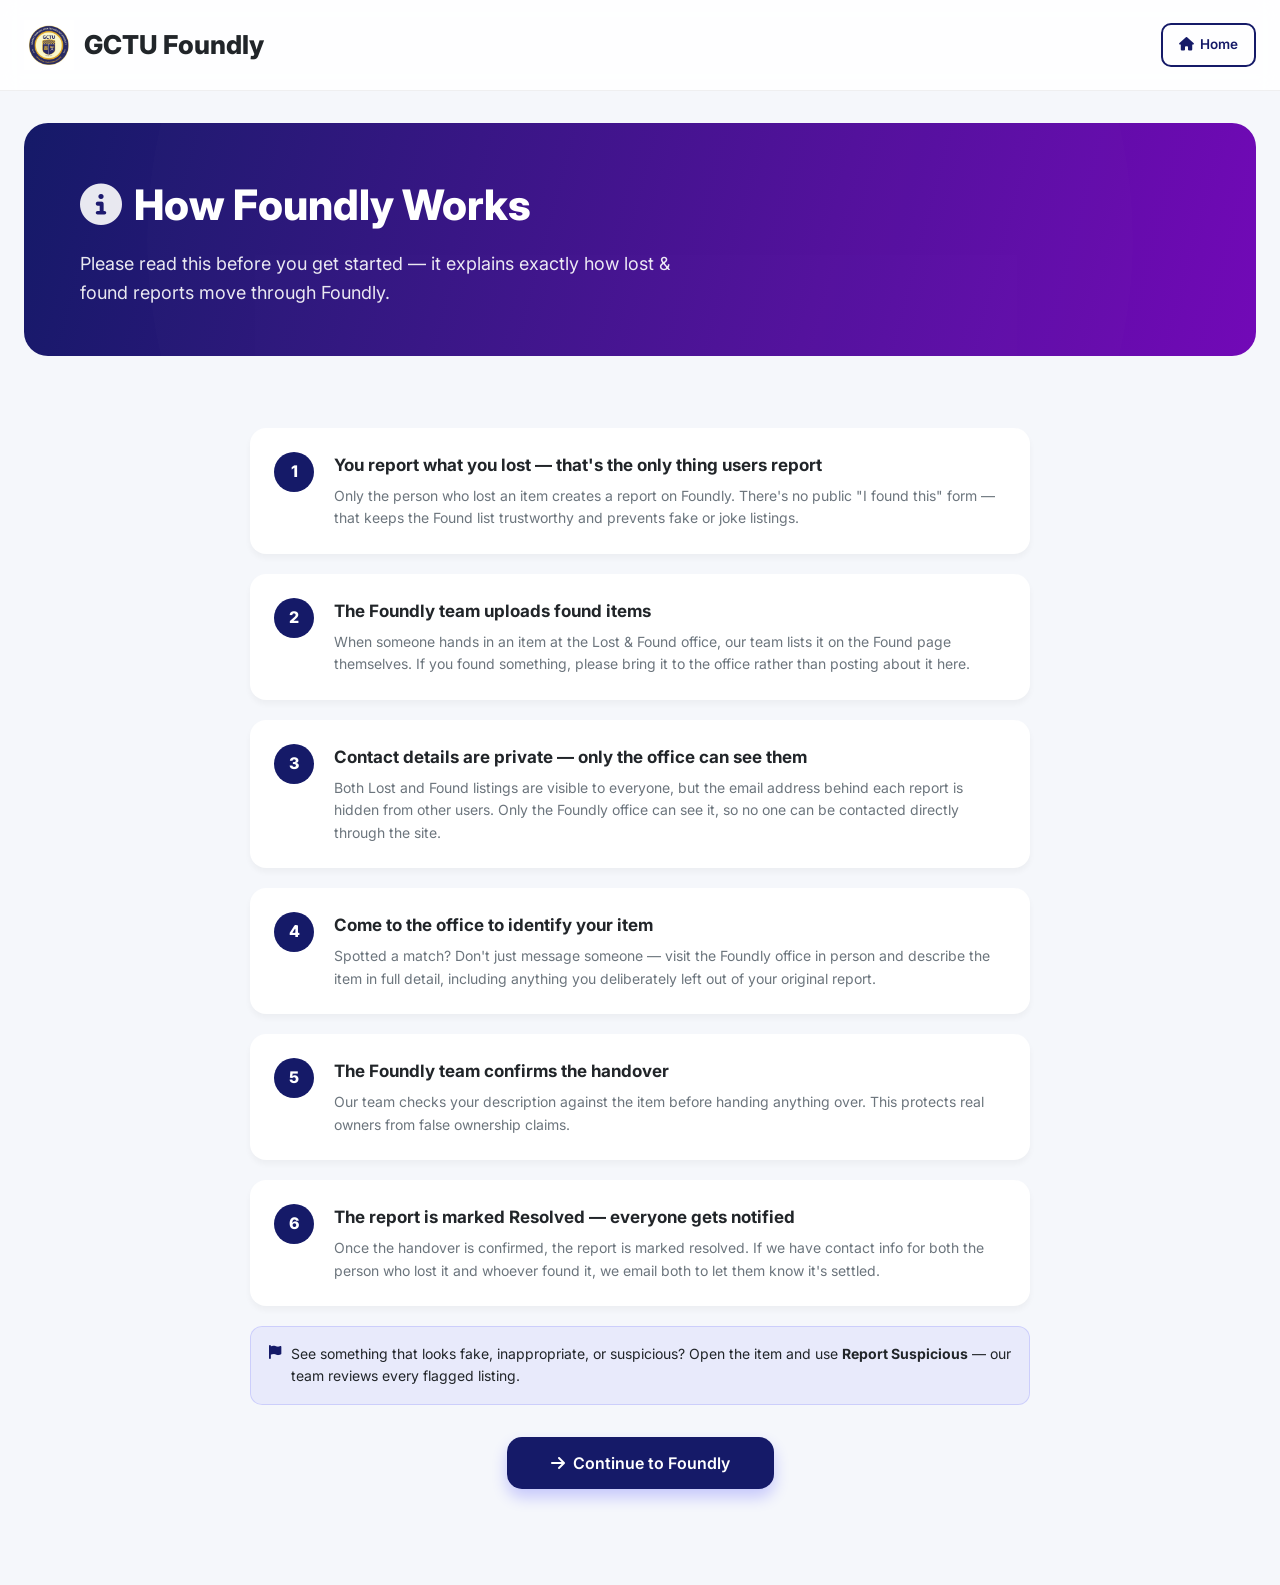
==== public/how-it-works.html @ 5c745d42 "initialization" ====
<!DOCTYPE html>
<html lang="en">
<head>
  <meta charset="UTF-8">
  <meta name="viewport" content="width=device-width, initial-scale=1.0">
  <title>Foundly · How it Works</title>
  <link rel="icon" type="image/png" href="foundly-logo-2(preview).png">
  <link rel="stylesheet" href="https://cdnjs.cloudflare.com/ajax/libs/font-awesome/6.4.0/css/all.min.css">
  <link href="https://fonts.googleapis.com/css2?family=Inter:wght@400;500;600;700;800&display=swap" rel="stylesheet">
  <link rel="stylesheet" href="foundly.css">
  <style>
    .page-hero.hiw-hero { background: linear-gradient(105deg, var(--primary) 0%, #7209b7 100%); }
  </style>
</head>
<body data-page="how-it-works">
<header class="site-header">
<div class="container">
  <nav class="navbar">
    <a href="index.html" class="logo">
      <img id="foundly-logo-top" src="GCTU-Logo-640x640.webp" alt="Foundly illustration" onerror="this.style.display='none'">
      <span>GCTU Foundly</span>
    </a>
    <div class="nav-buttons">
      <a href="index.html" class="btn btn-outline"><i class="fas fa-home"></i> Home</a>
    </div>
  </nav>
  </div>
</header>
<div class="container">

  <section class="page-hero hiw-hero">
    <div class="page-hero-content">
      <h1><i class="fas fa-circle-info" style="margin-right:12px;opacity:0.9"></i>How Foundly Works</h1>
      <p>Please read this before you get started — it explains exactly how lost &amp; found reports move through Foundly.</p>
    </div>
  </section>

  <div class="hiw-shell">
    <div class="step-numbered">
      <div class="step-num">1</div>
      <div>
        <h3>You report what you lost — that's the only thing users report</h3>
        <p>Only the person who lost an item creates a report on Foundly. There's no public "I found this" form — that keeps the Found list trustworthy and prevents fake or joke listings.</p>
      </div>
    </div>
    <div class="step-numbered">
      <div class="step-num">2</div>
      <div>
        <h3>The Foundly team uploads found items</h3>
        <p>When someone hands in an item at the Lost &amp; Found office, our team lists it on the Found page themselves. If you found something, please bring it to the office rather than posting about it here.</p>
      </div>
    </div>
    <div class="step-numbered">
      <div class="step-num">3</div>
      <div>
        <h3>Contact details are private — only the office can see them</h3>
        <p>Both Lost and Found listings are visible to everyone, but the email address behind each report is hidden from other users. Only the Foundly office can see it, so no one can be contacted directly through the site.</p>
      </div>
    </div>
    <div class="step-numbered">
      <div class="step-num">4</div>
      <div>
        <h3>Come to the office to identify your item</h3>
        <p>Spotted a match? Don't just message someone — visit the Foundly office in person and describe the item in full detail, including anything you deliberately left out of your original report.</p>
      </div>
    </div>
    <div class="step-numbered">
      <div class="step-num">5</div>
      <div>
        <h3>The Foundly team confirms the handover</h3>
        <p>Our team checks your description against the item before handing anything over. This protects real owners from false ownership claims.</p>
      </div>
    </div>
    <div class="step-numbered">
      <div class="step-num">6</div>
      <div>
        <h3>The report is marked Resolved — everyone gets notified</h3>
        <p>Once the handover is confirmed, the report is marked resolved. If we have contact info for both the person who lost it and whoever found it, we email both to let them know it's settled.</p>
      </div>
    </div>

    <div class="notice-banner info">
      <i class="fas fa-flag"></i>
      <span>See something that looks fake, inappropriate, or suspicious? Open the item and use <strong>Report Suspicious</strong> — our team reviews every flagged listing.</span>
    </div>

    <div class="cta-center" style="margin-top:32px">
      <button class="btn btn-primary" id="continueBtn" style="padding:16px 44px;font-size:16px">
        <i class="fas fa-arrow-right"></i> Continue to Foundly
      </button>
    </div>
  </div>
</div>
<script type="module" src="js/how-it-works.js"></script>
</body>
</html>
---- public/foundly.css ----
/* ============================================================
   FOUNDLY — Shared Stylesheet
   ============================================================ */

* {
  margin: 0;
  padding: 0;
  box-sizing: border-box;
  font-family: 'Inter', sans-serif;
}

html {
  scroll-behavior: smooth;
}

:root {
  --primary: #151a68;
  --primary-light: #3d42ff;
  --primary-dark: #0005c7;
  --secondary: #f72585;
  --success: #4cc9f0;
  --warning: #f8961e;
  --danger: #f94144;
  --light: #f8f9fa;
  --gray: #adb5bd;
  --dark: #212529;
  --white: #ffffff;
  --shadow-sm: 0 4px 6px rgba(0,0,0,0.04);
  --shadow-md: 0 10px 25px rgba(0,0,0,0.06);
  --shadow-lg: 0 20px 40px rgba(0,0,0,0.08);
  --radius-sm: 12px;
  --radius-md: 16px;
  --radius-lg: 24px;
  --transition: all 0.2s ease;
}

body {
  background-color: #f5f7fb;
  color: var(--dark);
  line-height: 1.6;
}

/* ---------- LAYOUT ---------- */
.container {
  max-width: 1280px;
  margin: 0 auto;
  padding: 0 24px;
}

/* ---------- NAVIGATION ---------- */
.navbar {
  display: flex;
  justify-content: space-between;
  align-items: center;
  padding: 20px 0;
  margin-bottom: 20px;
}

.logo {
  display: flex;
  align-items: center;
  gap: 10px;
  font-size: 26px;
  font-weight: 800;
  color: var(--dark);
  text-decoration: none;
}

.logo i {
  color: var(--primary);
  font-size: 32px;
}

#foundly-logo-top {
  width: 50px;
  height: 50px;
  object-fit: contain;
}

.nav-links {
  display: flex;
  gap: 32px;
  font-weight: 600;
}

.nav-links a {
  text-decoration: none;
  color: var(--dark);
  font-size: 16px;
  transition: var(--transition);
  margin: 0 10px;
}

.nav-links a:hover { color: var(--primary); }

.nav-links a.active {
  color: var(--primary);
  position: relative;
}

.nav-links a.active::after {
  content: '';
  position: absolute;
  bottom: -8px;
  left: 0;
  width: 100%;
  height: 3px;
  background: var(--primary);
  border-radius: 3px;
}

.nav-buttons {
  display: flex;
  gap: 12px;
}

/* ---------- BUTTONS ---------- */
.btn {
  padding: 12px 24px;
  border-radius: 15px;
  border: 1px solid #e9ecef;
  font-weight: 600;
  font-size: 15px;
  cursor: pointer;
  transition: var(--transition);
  display: inline-flex;
  align-items: center;
  gap: 8px;
  background: white;
  color: var(--dark);
  text-decoration: none;
}

.btn-primary {
  background: var(--primary);
  color: white;
  border: none;
  box-shadow: 0 8px 16px rgba(0,7,255,0.2);
}

.btn-primary:hover {
  background: var(--primary-dark);
  transform: translateY(-2px);
  box-shadow: 0 12px 20px rgba(0,7,255,0.3);
}

.btn-outline {
  background: transparent;
  border: 2px solid var(--primary);
  color: var(--primary);
}

.btn-outline:hover {
  background: var(--primary);
  color: white;
}

.btn-danger {
  background: var(--danger);
  color: white;
  border: none;
  box-shadow: 0 8px 16px rgba(249,65,68,0.2);
}

.btn-danger:hover {
  background: #d93235;
  transform: translateY(-2px);
}

.btn-success {
  background: #06b6d4;
  color: white;
  border: none;
  box-shadow: 0 8px 16px rgba(76,201,240,0.2);
}

.btn-success:hover {
  background: #0891b2;
  transform: translateY(-2px);
}

#view-all-btn{
  color: var(--primary);
  box-shadow: 0 8px 16px rgba(0,7,255,0.2);
}

#view-all-btn:hover{
  transform: translateY(-2px);
  box-shadow: 0 12px 20px rgba(0,7,255,0.3);
}

/* ---------- HERO SECTION ---------- */
.hero {
  display: flex;
  justify-content: space-between;
  align-items: center;
  background: linear-gradient(105deg, var(--primary) 0%, #0f083a 100%);
  border-radius: var(--radius-lg);
  padding: 48px 56px;
  margin: 32px 0 48px;
  color: white;
  position: relative;
  overflow: hidden;
}

.hero::before {
  content: '';
  position: absolute;
  top: 0; left: 0;
  width: 100%; height: 100%;
  background: url('data:image/svg+xml,<svg xmlns="http://www.w3.org/2000/svg" viewBox="0 0 200 200"><path fill="rgba(255,255,255,0.05)" d="M69.5 134.6c-10.2-9-16.5-22-16.5-36.2 0-27.6 22.4-50 50-50 27.1 0 49.2 21.6 50 48.6-9.8-4.6-20.6-7.1-32-7.1-33.5 0-61.5 21.9-71.5 52.2-1.5-5.3-2.5-10.9-2.5-16.6 0-4.5.5-8.9 1.5-13.1 3.2-13.7 11-25.4 21.5-33.8z"/></svg>') center/cover no-repeat;
  opacity: 0.1;
}

.hero-content {
  max-width: 60%;
  position: relative;
  z-index: 2;
}

.hero h1 {
  font-size: 48px;
  font-weight: 800;
  line-height: 1.2;
  margin-bottom: 20px;
}

.hero p {
  font-size: 18px;
  opacity: 0.95;
  margin-bottom: 32px;
  max-width: 90%;
}

.hero-buttons {
  display: flex;
  gap: 16px;
}

.hero-buttons .btn {
  background: white;
  color: var(--primary);
  border: none;
  padding: 14px 32px;
  font-size: 16px;
  box-shadow: 0 10px 24px rgba(0,0,0,0.25);
}

.hero-buttons .btn:hover {
  transform: translateY(-3px);
  box-shadow: 0 14px 30px rgba(0,0,0,0.32);
}

.hero-buttons .btn-outline-white {
  background: rgba(255,255,255,0.08);
  color: white;
  border: 2px solid white;
  box-shadow: 0 10px 24px rgba(0,0,0,0.2);
}

.hero-buttons .btn-outline-white:hover {
  background: white;
  color: var(--primary);
  transform: translateY(-3px);
  box-shadow: 0 14px 30px rgba(0,0,0,0.28);
}

.hero-stats {
  display: flex;
  gap: 40px;
  margin-top: 40px;
}

.stat-item {
  display: flex;
  flex-direction: column;
}

.stat-number {
  font-size: 32px;
  font-weight: 800;
  line-height: 1;
}

.stat-label {
  font-size: 14px;
  opacity: 0.8;
  text-transform: uppercase;
  letter-spacing: 1px;
}

.hero-image {
  position: relative;
  z-index: 2;
  width: 35%;
}

.hero-image img {
  width: 100%;
  filter: drop-shadow(0 20px 30px rgba(0,0,0,0.15));
}

/* ---------- PAGE HERO (sub-pages) ---------- */
.page-hero {
  border-radius: var(--radius-lg);
  padding: 48px 56px;
  margin: 32px 0 48px;
  color: white;
  position: relative;
  overflow: hidden;
}

.page-hero.lost-hero {
  background: linear-gradient(105deg, #f94144 0%, #f3722c 100%);
}

.page-hero.found-hero {
  background: linear-gradient(105deg, #06b6d4 0%, #0007ff 100%);
}

.page-hero.about-hero {
  background: linear-gradient(105deg, var(--primary) 0%, #7209b7 100%);
}

.page-hero::before {
  content: '';
  position: absolute;
  top: 0; left: 0;
  width: 100%; height: 100%;
  background: url('data:image/svg+xml,<svg xmlns="http://www.w3.org/2000/svg" viewBox="0 0 200 200"><circle fill="rgba(255,255,255,0.05)" cx="100" cy="100" r="80"/></svg>') center/cover;
  opacity: 0.3;
}

.page-hero-content {
  position: relative;
  z-index: 2;
}

.page-hero h1 {
  font-size: 42px;
  font-weight: 800;
  margin-bottom: 12px;
}

.page-hero p {
  font-size: 18px;
  opacity: 0.9;
  max-width: 600px;
}

/* ---------- SEARCH & FILTER BAR ---------- */
.search-section {
  background: white;
  border-radius: 100px;
  padding: 8px;
  margin-bottom: 24px;
  box-shadow: var(--shadow-md);
  display: flex;
  align-items: center;
}

.search-input {
  flex: 1;
  display: flex;
  align-items: center;
  padding: 0 20px;
  color: var(--gray);
}

.search-input i {
  color: var(--gray);
  font-size: 18px;
}

.search-input input {
  width: 100%;
  padding: 16px 12px;
  border: none;
  font-size: 16px;
  background: transparent;
}

.search-input input::placeholder { color: var(--gray); font-weight: 400; }
.search-input input:focus { outline: none; }

.filter-dropdown {
  display: flex;
  align-items: center;
  gap: 8px;
  padding: 0 20px;
  border-left: 2px solid #e9ecef;
  color: var(--dark);
  font-weight: 500;
  cursor: pointer;
}

#drpdwn {
  width: 100%;
  padding: 14px 18px;
  border: 2px solid #e9ecef;
  border-radius: 100px;
  font-size: 16px;
  transition: var(--transition);
  background: white;
}

.search-btn {
  background: var(--primary);
  color: white;
  border: none;
  padding: 14px 36px;
  border-radius: 100px;
  font-weight: 600;
  font-size: 16px;
  cursor: pointer;
  transition: var(--transition);
  display: flex;
  align-items: center;
  gap: 8px;
}

.search-btn:hover { background: var(--primary-dark); }

/* ---------- CATEGORY PILLS ---------- */
.section-header {
  display: flex;
  justify-content: space-between;
  align-items: center;
  margin-bottom: 24px;
}

.section-header h2 {
  font-size: 40px;
  font-weight: 900;
  color: var(--dark);
  margin: 0 auto;
}

.section-header a {
  color: var(--primary);
  text-decoration: none;
  font-weight: 600;
  display: flex;
  align-items: center;
  gap: 6px;
  cursor: pointer;
}

.category-pills {
  display: flex;
  gap: 12px;
  margin-bottom: 32px;
  flex-wrap: wrap;
}

.pill {
  padding: 10px 20px;
  background: white;
  border-radius: 40px;
  font-weight: 500;
  font-size: 15px;
  color: var(--dark);
  border: 1px solid #e9ecef;
  cursor: pointer;
  transition: var(--transition);
  display: flex;
  align-items: center;
  gap: 8px;
}

.pill i { color: var(--primary); font-size: 14px; }
.pill:hover { background: #f1f3f5; border-color: var(--gray); }
.pill.active { background: var(--primary); color: white; border-color: var(--primary); }
.pill.active i { color: white; }

/* ---------- ITEM CARDS GRID ---------- */
.items-grid {
  display: grid;
  grid-template-columns: repeat(auto-fill, minmax(280px, 1fr));
  gap: 28px;
  margin-bottom: 48px;
}

.item-card {
  background: white;
  border-radius: var(--radius-md);
  overflow: hidden;
  box-shadow: var(--shadow-sm);
  transition: var(--transition);
  position: relative;
  border: 1px solid #f1f3f5;
}

.item-card:hover {
  transform: translateY(-6px);
  box-shadow: var(--shadow-lg);
  border-color: transparent;
  cursor: pointer;
}

.card-badge {
  position: absolute;
  top: 16px;
  left: 16px;
  padding: 6px 14px;
  border-radius: 40px;
  font-size: 12px;
  font-weight: 700;
  text-transform: uppercase;
  letter-spacing: 0.5px;
  z-index: 2;
}

.badge-lost { background: rgba(249,65,68,0.12); color: var(--danger); backdrop-filter: blur(4px); }
.badge-found { background: rgba(76,201,240,0.12); color: #06b6d4; backdrop-filter: blur(4px); }

.card-image {
  height: 180px;
  background: #f1f3f5;
  position: relative;
  display: flex;
  align-items: center;
  justify-content: center;
  color: var(--gray);
  font-size: 48px;
  overflow: hidden;
}

.card-image i { opacity: 0.5; }

.card-image img {
  width: 100%;
  height: 100%;
  object-fit: cover;
}

.card-content { padding: 20px; }

.card-category {
  display: inline-block;
  font-size: 12px;
  font-weight: 600;
  color: var(--primary);
  background: rgba(0,7,255,0.08);
  padding: 4px 12px;
  border-radius: 40px;
  margin-bottom: 12px;
  text-transform: uppercase;
  letter-spacing: 0.5px;
}

.card-title { font-size: 18px; font-weight: 700; margin-bottom: 8px; color: var(--dark); }

.card-desc {
  color: #6c757d;
  font-size: 14px;
  margin-bottom: 16px;
  display: -webkit-box;
  -webkit-line-clamp: 2;
  -webkit-box-orient: vertical;
  overflow: hidden;
}

.card-meta {
  display: flex; 
  justify-content: space-between;
  align-items: center;
  color: var(--gray);
  font-size: 13px;
  margin-bottom: 16px;
}

.card-meta i { margin-right: 4px; font-size: 12px; }

.card-footer {
  display: flex;
  justify-content: space-between;
  align-items: center;
  padding-top: 16px;
  border-top: 1px solid #e9ecef;
}

.contact-btn {
  padding: 8px 16px;
  background: var(--light);
  border-radius: 40px;
  font-size: 13px;
  font-weight: 600;
  color: var(--dark);
  text-decoration: none;
  transition: var(--transition);
  display: flex;
  align-items: center;
  gap: 6px;
}

.contact-btn:hover { background: var(--primary); color: white; }

/* ---------- BOOKMARK / SAVE BUTTON ---------- */
.save-btn {
  color: var(--gray);
  background: none;
  border: none;
  font-size: 18px;
  cursor: pointer;
  transition: color 0.2s ease, transform 0.1s ease;
  position: relative;
  display: flex;
  align-items: center;
  justify-content: center;
  width: 36px;
  height: 36px;
  border-radius: 50%;
}

.save-btn:hover { color: var(--danger); }

/* Bookmark save animation */
.save-btn.saving {
  animation: bookmarkPop 0.4s cubic-bezier(0.36, 0.07, 0.19, 0.97);
}

.save-btn.saved {
  color: var(--danger);
}

.save-btn.saved i { animation: bookmarkBounce 0.5s cubic-bezier(0.36, 0.07, 0.19, 0.97); }

@keyframes bookmarkPop {
  0%   { transform: scale(1); }
  30%  { transform: scale(1.4) rotate(-10deg); }
  60%  { transform: scale(0.9) rotate(5deg); }
  80%  { transform: scale(1.15); }
  100% { transform: scale(1); }
}

@keyframes bookmarkBounce {
  0%   { transform: translateY(0); }
  30%  { transform: translateY(-6px); }
  60%  { transform: translateY(2px); }
  80%  { transform: translateY(-3px); }
  100% { transform: translateY(0); }
}

/* Ripple effect on save */
.save-btn::after {
  content: '';
  position: absolute;
  width: 100%;
  height: 100%;
  border-radius: 50%;
  background: rgba(249, 65, 68, 0.15);
  transform: scale(0);
  opacity: 0;
  transition: transform 0.3s ease, opacity 0.3s ease;
}

.save-btn.saved::after {
  animation: saveRipple 0.4s ease-out;
}

@keyframes saveRipple {
  0%   { transform: scale(0); opacity: 1; }
  100% { transform: scale(2.5); opacity: 0; }
}

/* ---------- REPORT FORMS (MODAL) ---------- */
.modal {
  display: none;
  position: fixed;
  top: 0; left: 0;
  width: 100%; height: 100%;
  background: rgba(0,0,0,0.5);
  backdrop-filter: blur(5px);
  z-index: 1000;
  align-items: center;
  justify-content: center;
}

.modal.active { display: flex; }

.modal-content {
  background: white;
  width: 90%;
  max-width: 550px;
  max-height: 90vh;
  overflow-y: auto;
  border-radius: var(--radius-lg);
  padding: 32px;
  position: relative;
  animation: modalSlideIn 0.3s ease;
}

@keyframes modalSlideIn {
  from { transform: translateY(30px); opacity: 0; }
  to   { transform: translateY(0);    opacity: 1; }
}

.modal-header {
  display: flex;
  justify-content: space-between;
  align-items: center;
  margin-bottom: 24px;
}

.modal-header h3 { font-size: 24px; font-weight: 700; color: var(--dark); }

.close-modal {
  background: none;
  border: none;
  font-size: 28px;
  cursor: pointer;
  color: var(--gray);
  transition: var(--transition);
}

.close-modal:hover { color: var(--danger); }

.form-group { margin-bottom: 20px; }

.form-group label {
  display: block;
  font-weight: 600;
  margin-bottom: 8px;
  color: var(--dark);
  font-size: 14px;
}

.form-group input,
.form-group select,
.form-group textarea {
  width: 100%;
  padding: 14px 18px;
  border: 2px solid #e9ecef;
  border-radius: var(--radius-sm);
  font-size: 15px;
  transition: var(--transition);
  background: white;
  font-family: 'Inter', sans-serif;
}

.form-group input:focus,
.form-group select:focus,
.form-group textarea:focus {
  outline: none;
  border-color: var(--primary);
  box-shadow: 0 0 0 4px rgba(0,7,255,0.1);
}

.form-row {
  display: grid;
  grid-template-columns: 1fr 1fr;
  gap: 16px;
}

.file-upload {
  border: 2px dashed #e9ecef;
  border-radius: var(--radius-sm);
  padding: 24px;
  text-align: center;
  cursor: pointer;
  transition: var(--transition);
}

.file-upload:hover {
  border-color: var(--primary);
  background: rgba(0,7,255,0.02);
}

.file-upload i { font-size: 32px; color: var(--primary); margin-bottom: 8px; display: block; }

.image-preview-card {
  margin-top: 12px;
  display: inline-flex;
  flex-direction: column;
  align-items: flex-start;
  gap: 8px;
}
.image-preview-card img {
  max-width: 220px;
  max-height: 220px;
  border-radius: var(--radius-sm);
  display: block;
  box-shadow: var(--shadow-sm);
  border: 1px solid #f1f3f5;
  object-fit: cover;
}
.remove-image-btn {
  display: inline-flex;
  align-items: center;
  gap: 6px;
  background: rgba(249,65,68,0.08);
  color: var(--danger);
  border: none;
  padding: 6px 12px;
  border-radius: 20px;
  font-size: 12px;
  font-weight: 600;
  cursor: pointer;
  transition: var(--transition);
}
.remove-image-btn:hover { background: rgba(249,65,68,0.15); }

.submit-btn {
  width: 100%;
  padding: 16px;
  background: var(--primary);
  color: white;
  border: none;
  border-radius: var(--radius-sm);
  font-weight: 700;
  font-size: 16px;
  cursor: pointer;
  transition: var(--transition);
  margin-top: 8px;
  font-family: 'Inter', sans-serif;
  display: flex;
  align-items: center;
  justify-content: center;
  gap: 8px;
}

.submit-btn:hover {
  background: var(--primary-dark);
  transform: translateY(-2px);
  box-shadow: var(--shadow-md);
}

/* ---------- HOW IT WORKS ---------- */
.how-it-works {
  margin: 64px 0 24px 0px;
  text-align: center;
}

.found-items-instruction{
  padding: 5px 0px 20px 0px;
  margin-bottom: 100px;

}

.how-it-works h2 { font-size: 32px; font-weight: 700; margin-bottom: 16px; }
.how-it-works > p { color: #6c757d; max-width: 600px; margin: 0 auto 48px; font-size: 18px; }

.steps {
  display: grid;
  grid-template-columns: repeat(3, 1fr);
  gap: 32px;
}

.step {
  background: white;
  padding: 32px 24px;
  border-radius: var(--radius-md);
  box-shadow: var(--shadow-sm);
  transition: var(--transition);
}

.step:hover { transform: translateY(-8px); box-shadow: var(--shadow-lg); }

.step-icon {
  width: 80px;
  height: 80px;
  background: rgba(0,7,255,0.1);
  border-radius: 50%;
  display: flex;
  align-items: center;
  justify-content: center;
  margin: 0 auto 24px;
  font-size: 32px;
  color: var(--primary);
}

.step h3 { font-size: 20px; font-weight: 700; margin-bottom: 12px; }
.step p { color: #6c757d; line-height: 1.6; }

/* ---------- FOOTER ---------- */
.footer {
  background: white;
  border-radius: var(--radius-lg) var(--radius-lg) 0 0;
  padding: 48px 0 32px;
  margin-top: 64px;
}

.footer-content {
  display: grid;
  grid-template-columns: 2fr 1fr 1fr 1.5fr;
  gap: 48px;
  margin-bottom: 48px;
}

.footer-col h4 { font-size: 18px; font-weight: 700; margin-bottom: 20px; color: var(--dark); }
.footer-col p { color: #6c757d; line-height: 1.6; margin-bottom: 20px; }

.footer-links { list-style: none; }
.footer-links li { margin-bottom: 12px; }
.footer-links a { color: #6c757d; text-decoration: none; transition: var(--transition); }
.footer-links a:hover { color: var(--primary); }
.footer-links li span { color: #6c757d; }

.social-links { display: flex; gap: 16px; }

.social-links a {
  width: 40px;
  height: 40px;
  background: #f1f3f5;
  border-radius: 50%;
  display: flex;
  align-items: center;
  justify-content: center;
  color: var(--dark);
  transition: var(--transition);
  text-decoration: none;
}

.social-links a:hover { background: var(--primary); color: white; transform: translateY(-3px); }

.footer-bottom {
  border-top: 1px solid #e9ecef;
  padding-top: 32px;
  text-align: center;
  color: #6c757d;
  font-size: 14px;
}

/* ---------- TOAST NOTIFICATION ---------- */
.toast {
  position: fixed;
  bottom: 32px;
  right: 32px;
  background: white;
  border-radius: var(--radius-md);
  padding: 16px 24px;
  box-shadow: 0 10px 40px rgba(0,0,0,0.15);
  display: flex;
  align-items: center;
  gap: 12px;
  font-weight: 600;
  font-size: 15px;
  z-index: 9999;
  transform: translateX(120%);
  transition: transform 0.4s cubic-bezier(0.34, 1.56, 0.64, 1);
  max-width: 360px;
  border-left: 4px solid var(--primary);
}

.toast.show { transform: translateX(0); }
.toast i { font-size: 20px; color: var(--primary); }
.toast.toast-success { border-left-color: #10b981; }
.toast.toast-success i { color: #10b981; }
.toast.toast-error { border-left-color: var(--danger); }
.toast.toast-error i { color: var(--danger); }

/* ---------- EMPTY STATE ---------- */
.empty-state {
  grid-column: 1/-1;
  text-align: center;
  padding: 60px;
  background: white;
  border-radius: var(--radius-lg);
}

.empty-state i { font-size: 48px; color: var(--gray); margin-bottom: 16px; display: block; }
.empty-state h3 { font-size: 20px; margin-bottom: 8px; }
.empty-state p { color: #6c757d; margin-bottom: 20px; }

/* ---------- STATS BANNER ---------- */
.stats-banner {
  display: grid;
  grid-template-columns: repeat(4, 1fr);
  gap: 24px;
  margin-bottom: 98px;
}

.stat-card {
  background: white;
  border-radius: var(--radius-md);
  padding: 24px;
  box-shadow: var(--shadow-sm);
  display: flex;
  align-items: center;
  gap: 16px;
  transition: var(--transition);
  white-space: nowrap;
}

.stat-card:hover { transform: translateY(-4px); box-shadow: var(--shadow-md); }

.stat-card-icon {
  width: 52px;
  height: 52px;
  border-radius: 14px;
  display: flex;
  align-items: center;
  justify-content: center;
  font-size: 22px;
  flex-shrink: 0;
}

.stat-card-icon.blue { background: rgba(0,7,255,0.1); color: var(--primary); }
.stat-card-icon.red  { background: rgba(249,65,68,0.1); color: var(--danger); }
.stat-card-icon.cyan { background: rgba(76,201,240,0.1); color: #06b6d4; }
.stat-card-icon.purple { background: rgba(114,9,183,0.1); color: #7209b7; }

.stat-card-value { font-size: 28px; font-weight: 800; color: var(--dark); line-height: 1; }
.stat-card-label { font-size: 13px; color: #6c757d; margin-top: 4px; }

/* ---------- ABOUT PAGE STYLES ---------- */
.about-section {
  margin: 48px 0;
}

.about-section h2 { font-size: 32px; font-weight: 700; margin-bottom: 16px; }
.about-section > p { color: #6c757d; font-size: 18px; max-width: 700px; margin-bottom: 40px; }

.team-grid {
  display: grid;
  grid-template-columns: repeat(auto-fill, minmax(240px, 1fr));
  gap: 28px;
  margin-top: 40px;
}

.team-card {
  background: white;
  border-radius: var(--radius-md);
  padding: 32px 24px;
  text-align: center;
  box-shadow: var(--shadow-sm);
  transition: var(--transition);
  border: 1px solid #f1f3f5;
}

.team-card:hover { transform: translateY(-6px); box-shadow: var(--shadow-lg); }

.team-avatar {
  width: 80px;
  height: 80px;
  border-radius: 50%;
  margin: 0 auto 16px;
  display: flex;
  align-items: center;
  justify-content: center;
  font-size: 32px;
  font-weight: 800;
  color: white;
}

.team-card h4 { font-size: 18px; font-weight: 700; margin-bottom: 4px; }
.team-card .role { font-size: 13px; color: var(--primary); font-weight: 600; text-transform: uppercase; letter-spacing: 0.5px; margin-bottom: 12px; display: block; }
.team-card p { font-size: 14px; color: #6c757d; }

.values-grid {
  display: grid;
  grid-template-columns: repeat(auto-fill, minmax(280px, 1fr));
  gap: 24px;
  margin-top: 32px;
}

.value-card {
  background: white;
  border-radius: var(--radius-md);
  padding: 28px;
  box-shadow: var(--shadow-sm);
  border: 1px solid #f1f3f5;
  display: flex;
  gap: 20px;
  align-items: flex-start;
  transition: var(--transition);
}

.value-card:hover { transform: translateY(-4px); box-shadow: var(--shadow-md); }

.value-icon {
  width: 52px;
  height: 52px;
  border-radius: 14px;
  background: rgba(0,7,255,0.1);
  color: var(--primary);
  display: flex;
  align-items: center;
  justify-content: center;
  font-size: 22px;
  flex-shrink: 0;
}

.value-card h4 { font-size: 17px; font-weight: 700; margin-bottom: 8px; }
.value-card p { font-size: 14px; color: #6c757d; }

.faq-list { margin-top: 32px; }

.faq-item {
  background: white;
  border-radius: var(--radius-md);
  margin-bottom: 12px;
  overflow: hidden;
  box-shadow: var(--shadow-sm);
  border: 1px solid #f1f3f5;
}

.faq-question {
  padding: 20px 24px;
  font-weight: 600;
  font-size: 16px;
  cursor: pointer;
  display: flex;
  justify-content: space-between;
  align-items: center;
  transition: var(--transition);
  user-select: none;
}

.faq-question:hover { color: var(--primary); }
.faq-question i { transition: transform 0.3s ease; font-size: 14px; color: var(--gray); }
.faq-question.open i { transform: rotate(180deg); color: var(--primary); }

.faq-answer {
  max-height: 0;
  overflow: hidden;
  transition: max-height 0.4s ease, padding 0.3s ease;
  padding: 0 24px;
  color: #6c757d;
  font-size: 15px;
  line-height: 1.7;
}

.faq-answer.open {
  max-height: 200px;
  padding: 0 24px 20px;
}

/* ---------- SUCCESS STORIES ---------- */
.success-stories {
  margin: 48px 0;
}

.stories-grid {
  display: grid;
  grid-template-columns: repeat(auto-fill, minmax(300px, 1fr));
  gap: 28px;
  margin-top: 32px;
}

.story-card {
  background: white;
  border-radius: var(--radius-md);
  padding: 28px;
  box-shadow: var(--shadow-sm);
  border: 1px solid #f1f3f5;
  transition: var(--transition);
  position: relative;
}

.story-card:hover { transform: translateY(-4px); box-shadow: var(--shadow-md); }

.story-card::before {
  content: '\201C';
  position: absolute;
  top: 16px;
  right: 24px;
  font-size: 64px;
  font-weight: 800;
  color: rgba(0,7,255,0.08);
  line-height: 1;
  font-family: Georgia, serif;
}

.story-card p { font-size: 15px; color: #495057; line-height: 1.7; margin-bottom: 20px; }

.story-author {
  display: flex;
  align-items: center;
  gap: 12px;
}

.story-avatar {
  width: 44px;
  height: 44px;
  border-radius: 50%;
  display: flex;
  align-items: center;
  justify-content: center;
  font-weight: 700;
  font-size: 16px;
  color: white;
  flex-shrink: 0;
}

.story-author-info strong { display: block; font-size: 14px; font-weight: 700; }
.story-author-info span { font-size: 12px; color: var(--gray); }

/* ---------- ITEM DETAIL MODAL ---------- */
.detail-modal .modal-content {
  max-width: 600px;
  padding: 0;
  overflow-y: auto;
  border-radius: var(--radius-lg);

}

.detail-image {
  width: 100%;
  height: 380px;
  /* object-fit: cover; */
  object-fit: contain;
  background: #f1f3f5;
  display: flex;
  align-items: center;
  justify-content: center;
  font-size: 72px;
  color: var(--gray);
  position: relative;
  transition: transform 0.3s ease-out;

}


.detail-image img { width: 100%; height: 100%; object-fit: cover; }
.detail-image i { opacity: 0.4; }

.detail-body { padding: 32px; }
.detail-body h2 { font-size: 28px; font-weight: 800; margin-bottom: 12px; color: var(--dark); }
.detail-body .detail-meta { display: flex; gap: 20px; margin-bottom: 24px; flex-wrap: wrap; }
.detail-body .detail-meta span { font-size: 14px; color: var(--gray); display: flex; align-items: center; gap: 6px; font-weight: 500; }
.detail-body .detail-meta span i { color: var(--primary); font-size: 12px; }
.detail-body p { color: #495057; line-height: 1.7; margin-bottom: 28px; font-size: 16px; }

.detail-actions { display: flex; gap: 12px; }
.detail-actions .btn { flex: 1; justify-content: center; }

/* ---------- RESPONSIVE ---------- */
@media (max-width: 1024px) {
  .stats-banner { grid-template-columns: repeat(2, 1fr); }
}

@media (max-width: 992px) {
  .hero, .page-hero {
    flex-direction: column;
    text-align: center;
    padding: 40px 24px;
  }
  .hero-content { max-width: 100%; margin-bottom: 40px; }
  .hero p { max-width: 100%; }
  .hero-buttons { justify-content: center; }
  .hero-stats { justify-content: center; }
  .hero-image { width: 60%; }
  .footer-content { grid-template-columns: repeat(2, 1fr); }
}

@media (max-width: 768px) {
  .navbar { flex-direction: column; gap: 20px; }
  .nav-links { gap: 20px; }
  .search-section { flex-direction: column; border-radius: 24px; padding: 16px; }
  .search-input { width: 100%; padding: 0; margin-bottom: 12px; }
  .filter-dropdown { width: 100%; border-left: none; border-top: 2px solid #e9ecef; padding: 12px 0; justify-content: center; }
  .search-btn { width: 100%; justify-content: center; }
  .steps { grid-template-columns: 1fr; }
  .footer-content { grid-template-columns: 1fr; }
  .stats-banner { grid-template-columns: repeat(2, 1fr); }
  .form-row { grid-template-columns: 1fr; }
}

@media (max-width: 576px) {
  .hero h1, .page-hero h1 { font-size: 32px; }
  .hero-buttons { flex-direction: column; }
  .hero-stats { flex-direction: column; gap: 20px; align-items: center; }
  .stats-banner { grid-template-columns: 1fr; }
  .detail-actions { flex-direction: column; }
}

.img-wrapper {
  display: block;
}

/* ============================================================
   FOUNDLY — Additions for accounts, multi-page browse, admin
   user management, and the lost/found workflow changes.
   ============================================================ */

/* ---------- BOOKMARK BUTTON (on item cards) ---------- */
.icon-btn.bookmark-btn {
  width: 36px; height: 36px; border-radius: 50%; border: 1px solid #e9ecef; background: white;
  color: var(--gray); display: inline-flex; align-items: center; justify-content: center;
  cursor: pointer; transition: var(--transition); font-size: 14px;
}
.icon-btn.bookmark-btn:hover { background: var(--primary); color: white; border-color: var(--primary); }
.icon-btn.bookmark-btn.active { color: var(--danger); border-color: rgba(249,65,68,0.3); background: rgba(249,65,68,0.06); }
.icon-btn.bookmark-btn.active:hover { background: var(--danger); color: white; }

/* ---------- FORM TIP CALLOUT (reused across report/edit forms) ---------- */
.form-tip {
  display: flex; gap: 10px; align-items: flex-start; background: rgba(0,7,255,0.05);
  border: 1px solid rgba(0,7,255,0.12); border-radius: var(--radius-sm); padding: 12px 14px;
  font-size: 13px; color: var(--dark); margin-top: -6px; margin-bottom: 18px; line-height: 1.5;
}
.form-tip i { color: var(--primary); margin-top: 2px; }
.form-tip.warning { background: rgba(248,150,30,0.08); border-color: rgba(248,150,30,0.25); }
.form-tip.warning i { color: var(--warning); }

/* ---------- STATUS PILLS (edit.html, my-reports, admin) ---------- */
.status-pill { padding: 5px 14px; border-radius: 40px; font-size: 12px; font-weight: 700; text-transform: uppercase; letter-spacing: 0.5px; display: inline-block; }
.status-pill.status-active   { background: rgba(16,185,129,0.12); color: #10b981; }
.status-pill.status-resolved { background: rgba(0,7,255,0.12); color: var(--primary); }
.status-pill.status-deleted  { background: rgba(249,65,68,0.12); color: var(--danger); }

/* ---------- GENERIC DATA TABLE (my-reports, admin users/reports/suspicious) ---------- */
.data-table-wrapper { background: white; border-radius: var(--radius-md); box-shadow: var(--shadow-sm); overflow-x: auto; margin-bottom: 48px; }
.data-table { width: 100%; border-collapse: collapse; min-width: 640px; }
.data-table th {
  text-align: left; padding: 16px 20px; font-size: 12px; text-transform: uppercase; letter-spacing: 0.5px;
  color: var(--gray); border-bottom: 2px solid #f1f3f5; background: #f8f9fb; white-space: nowrap;
}
.data-table td { padding: 14px 20px; border-bottom: 1px solid #f1f3f5; font-size: 14px; vertical-align: middle; }
.data-table tr:last-child td { border-bottom: none; }
.data-table tbody tr:hover td { background: #f8f9fb; }
.table-item-title { font-weight: 700; color: var(--dark); margin-bottom: 2px; max-width: 260px; overflow: hidden; text-overflow: ellipsis; white-space: nowrap; }
.table-item-sub { font-size: 12px; color: var(--gray); }
.table-icon-cell { width: 44px; height: 44px; border-radius: 10px; background: #f1f3f5; display: flex; align-items: center; justify-content: center; color: var(--gray); font-size: 16px; }

/* ---------- ROW ACTIONS DROPDOWN (shared) ---------- */
.dropdown { position: relative; display: inline-block; }
.dropdown-toggle {
  width: 36px; height: 32px; border-radius: 8px; border: 1px solid #e9ecef; background: white; color: var(--dark);
  display: inline-flex; align-items: center; justify-content: center; cursor: pointer; transition: var(--transition); font-size: 14px;
}
.dropdown-toggle:hover { background: #f1f3f5; border-color: #ced4da; }
.dropdown-menu {
  display: none; position: absolute; right: 0; top: calc(100% + 4px); background: white; border-radius: 10px;
  box-shadow: var(--shadow-lg); border: 1px solid #f1f3f5; min-width: 180px; overflow: hidden; z-index: 50;
}
.dropdown-menu.open { display: block; }
.dropdown-menu button {
  display: flex; align-items: center; gap: 10px; width: 100%; padding: 10px 14px; border: none; background: none;
  text-align: left; font-size: 13px; font-weight: 600; color: var(--dark); cursor: pointer; transition: background 0.15s;
}
.dropdown-menu button:hover { background: #f8f9fb; }
.dropdown-menu button i { width: 16px; color: var(--gray); }
.dropdown-menu button.danger-item { color: var(--danger); }
.dropdown-menu button.danger-item i { color: var(--danger); }
.dropdown-menu button.success-item { color: #10b981; }
.dropdown-menu button.success-item i { color: #10b981; }
.dropdown-menu button.warning-item { color: var(--warning); }
.dropdown-menu button.warning-item i { color: var(--warning); }
.dropdown-menu hr { border: none; border-top: 1px solid #f1f3f5; margin: 4px 0; }

.icon-btn {
  width: 32px; height: 32px; border-radius: 50%; border: 1px solid #e9ecef; background: white; color: var(--gray);
  display: inline-flex; align-items: center; justify-content: center; cursor: pointer; transition: var(--transition);
  font-size: 12px; margin-right: 6px;
}
.icon-btn:hover { background: var(--primary); color: white; border-color: var(--primary); }
.icon-btn.danger:hover  { background: var(--danger);  color: white; border-color: var(--danger); }
.icon-btn.warning:hover { background: var(--warning); color: white; border-color: var(--warning); }
.icon-btn.success:hover { background: #10b981; color: white; border-color: #10b981; }

.sort-bar { display: flex; justify-content: space-between; align-items: center; margin-bottom: 20px; flex-wrap: wrap; gap: 12px; }
.result-count { font-size: 14px; color: #6c757d; }
.result-count strong { color: var(--dark); }

/* ---------- STAT CARD ICON COLOR VARIANTS ---------- */
.stat-card-icon.green  { background: rgba(16,185,129,0.1); color: #10b981; }
.stat-card-icon.orange { background: rgba(248,150,30,0.12); color: var(--warning); }
.stat-card.clickable { cursor: pointer; }

/* ---------- AUTH PAGES (login / register / forgot / reset) ---------- */
.auth-shell {
  min-height: 60vh; display: flex; align-items: center; justify-content: center; padding: 48px 16px;
}
.auth-card {
  background: white; border-radius: var(--radius-lg); box-shadow: var(--shadow-md);
  padding: 44px 40px; max-width: 440px; width: 100%;
}
.auth-card .auth-icon {
  width: 60px; height: 60px; border-radius: 50%; background: rgba(0,7,255,0.08); color: var(--primary);
  display: flex; align-items: center; justify-content: center; font-size: 24px; margin: 0 auto 18px;
}
.auth-card h2 { text-align: center; font-size: 24px; font-weight: 800; margin-bottom: 6px; }
.auth-card .auth-sub { text-align: center; color: var(--gray); font-size: 14px; margin-bottom: 28px; }
.auth-card .auth-footer-link { text-align: center; margin-top: 20px; font-size: 14px; color: var(--gray); }
.auth-card .auth-footer-link a { color: var(--primary); font-weight: 600; text-decoration: none; }
.auth-card .auth-footer-link a:hover { text-decoration: underline; }
.auth-error {
  background: rgba(249,65,68,0.08); color: var(--danger); padding: 12px 14px; border-radius: var(--radius-sm);
  font-size: 13px; margin-bottom: 16px; display: none;
}
.auth-error.show { display: block; }
.auth-success {
  background: rgba(16,185,129,0.08); color: #10b981; padding: 12px 14px; border-radius: var(--radius-sm);
  font-size: 13px; margin-bottom: 16px; display: none;
}
.auth-success.show { display: block; }

/* ---------- HOW-IT-WORKS GATE PAGE ---------- */
.hiw-shell { max-width: 780px; margin: 0 auto; padding: 24px 0 64px; }
.hiw-shell .step-numbered {
  display: flex; gap: 20px; background: white; border-radius: var(--radius-md); box-shadow: var(--shadow-sm);
  padding: 24px; margin-bottom: 20px; align-items: flex-start;
}
.hiw-shell .step-numbered .step-num {
  flex-shrink: 0; width: 40px; height: 40px; border-radius: 50%; background: var(--primary); color: white;
  display: flex; align-items: center; justify-content: center; font-weight: 800; font-size: 16px;
}
.hiw-shell .step-numbered h3 { font-size: 17px; margin-bottom: 6px; }
.hiw-shell .step-numbered p { color: #6c757d; font-size: 14px; line-height: 1.6; }

/* ---------- PROFILE PAGE ---------- */
.profile-card {
  background: white; border-radius: var(--radius-md); box-shadow: var(--shadow-sm); padding: 32px;
  max-width: 560px; margin: 0 auto 32px;
}
.profile-card h3 { font-size: 18px; margin-bottom: 20px; }
.profile-avatar {
  width: 72px; height: 72px; border-radius: 50%; background: rgba(0,7,255,0.08); color: var(--primary);
  display: flex; align-items: center; justify-content: center; font-size: 28px; margin: 0 auto 16px;
}

/* ---------- SUSPENDED / EMPTY NOTICE BANNERS ---------- */
.notice-banner {
  background: rgba(248,150,30,0.08); border: 1px solid rgba(248,150,30,0.25); color: #8a5a00;
  border-radius: var(--radius-sm); padding: 16px 18px; margin-bottom: 24px; font-size: 14px; display: flex; gap: 10px;
}
.notice-banner i { color: var(--warning); margin-top: 2px; }
.notice-banner.danger { background: rgba(249,65,68,0.08); border-color: rgba(249,65,68,0.25); color: #8a1c1e; }
.notice-banner.danger i { color: var(--danger); }
.notice-banner.info { background: rgba(0,7,255,0.05); border-color: rgba(0,7,255,0.12); color: var(--dark); }
.notice-banner.info i { color: var(--primary); }

/* ---------- MATCH BADGE (admin: linked lost/found pair) ---------- */
.match-badge {
  display: inline-flex; align-items: center; gap: 6px; background: rgba(114,9,183,0.08); color: #7209b7;
  font-size: 12px; font-weight: 700; padding: 4px 12px; border-radius: 40px;
}

/* ---------- CONTACT-HIDDEN HINT ON CARDS ---------- */
.card-footer .contact-hint { font-size: 11px; }

@media (max-width: 480px) {
  .auth-card { padding: 32px 24px; }
}

/* ============================================================
   FOUNDLY — Visual refresh (aligned to the GCTU Foundly
   reference design: badge hero, lavender step cards, numbered
   timeline, teal "found item" cards, dark office contact block,
   pastel safety cards, boxed FAQ accordion).
   ============================================================ */

/* ---------- HERO: badge + italic accent + decorative circle ---------- */
.hero-badge {
  display: inline-flex; align-items: center; gap: 8px; background: rgba(255,255,255,0.1);
  border: 1px solid rgba(255,255,255,0.18); color: white; font-size: 13px; font-weight: 600;
  padding: 7px 16px; border-radius: 40px; margin-bottom: 20px;
}
.hero-badge .dot { width: 8px; height: 8px; border-radius: 50%; background: #10b981; display: inline-block; }

.hero-accent {
  font-family: 'Georgia', 'Times New Roman', serif;
  font-style: italic;
  font-weight: 400;
  color: #b9bcff;
  display: block;
}

.hero-visual-circle {
  width: 260px; height: 260px; border-radius: 50%;
  background: radial-gradient(circle at 40% 35%, rgba(255,255,255,0.16), rgba(255,255,255,0.03) 70%);
  display: flex; align-items: center; justify-content: center; position: relative;
}
.hero-visual-circle::before {
  content: ''; position: absolute; inset: 28px; border-radius: 50%; background: rgba(255,255,255,0.08);
}
.hero-visual-circle i { font-size: 64px; color: rgba(255,255,255,0.85); position: relative; z-index: 2; }
.hero-visual-wordmark { text-align: center; margin-top: 18px; }
.hero-visual-wordmark strong { display: block; font-size: 20px; font-weight: 800; color: white; }
.hero-visual-wordmark span { font-size: 13px; color: rgba(255,255,255,0.65); }

/* ---------- HOW-IT-WORKS: lavender step cards + note banner ---------- */
.step-card {
  background: #f5f6ff; border: 1px solid #e9eaff; border-radius: var(--radius-md);
  padding: 32px 28px; text-align: left; transition: var(--transition);
}
.step-card:hover { transform: translateY(-4px); box-shadow: var(--shadow-md); }
.step-card .step-card-icon {
  width: 52px; height: 52px; border-radius: 14px; background: rgba(0,7,255,0.1); color: var(--primary);
  display: flex; align-items: center; justify-content: center; font-size: 22px; margin-bottom: 18px;
}
.step-card .step-num-label { font-size: 12px; font-weight: 800; letter-spacing: 1px; color: var(--primary); text-transform: uppercase; margin-bottom: 6px; }
.step-card h3 { font-size: 17px; font-weight: 700; margin-bottom: 8px; }
.step-card p { color: #6c757d; font-size: 14px; line-height: 1.6; }

.hiw-note-banner {
  display: flex; gap: 14px; align-items: flex-start; background: rgba(0,7,255,0.05);
  border: 1px solid rgba(0,7,255,0.12); border-radius: var(--radius-md); padding: 20px 24px; margin-top: 28px;
  font-size: 14.5px; color: var(--dark); line-height: 1.6;
}
.hiw-note-banner i { color: var(--primary); font-size: 18px; margin-top: 2px; }

/* ---------- PROCESS TIMELINE (Lost page: numbered steps with a connecting line) ---------- */
.process-timeline {
  display: flex; justify-content: space-between; gap: 12px; margin: 40px 0 12px; position: relative; flex-wrap: wrap;
}
.process-node { flex: 1; min-width: 140px; text-align: center; position: relative; }
.process-node .node-circle {
  width: 60px; height: 60px; border-radius: 50%; background: var(--primary); color: white;
  display: flex; align-items: center; justify-content: center; font-size: 22px; margin: 0 auto 14px;
  border: 4px solid #eef0ff; position: relative; z-index: 2;
}
.process-node::after {
  content: ''; position: absolute; top: 30px; left: 50%; width: 100%; height: 2px; background: #d8dbff; z-index: 1;
}
.process-node:last-child::after { display: none; }
.process-node .node-step-label { font-size: 12px; font-weight: 800; letter-spacing: 1px; color: var(--primary); text-transform: uppercase; margin-bottom: 4px; }
.process-node h3 { font-size: 16px; font-weight: 700; margin-bottom: 8px; }
.process-node p { color: #6c757d; font-size: 13.5px; line-height: 1.6; padding: 0 6px; }

@media (max-width: 900px) {
  .process-timeline { flex-direction: column; gap: 28px; }
  .process-node::after { display: none; }
}

/* ---------- DUO INFO CARDS (Email/SMS-style notice pair) ---------- */
.duo-cards { display: grid; grid-template-columns: 1fr 1fr; gap: 20px; margin: 32px 0; }
.duo-card {
  background: white; border-radius: var(--radius-md); box-shadow: var(--shadow-sm); padding: 24px;
  display: flex; gap: 16px; align-items: flex-start;
}
.duo-card .duo-icon {
  width: 44px; height: 44px; border-radius: 12px; background: rgba(0,7,255,0.08); color: var(--primary);
  display: flex; align-items: center; justify-content: center; font-size: 18px; flex-shrink: 0;
}
.duo-card h4 { font-size: 15px; margin-bottom: 6px; }
.duo-card p { color: #6c757d; font-size: 13.5px; line-height: 1.6; }
@media (max-width: 700px) { .duo-cards { grid-template-columns: 1fr; } }

.cta-center { text-align: center; margin: 32px 0; }

/* ---------- FOUND-ITEM STEPS (teal cards with ghost numbers) ---------- */
.found-steps-grid { display: grid; grid-template-columns: repeat(4, 1fr); gap: 20px; margin: 36px 0; }
.found-step-card {
  background: rgba(6,182,212,0.06); border: 1px solid rgba(6,182,212,0.18); border-radius: var(--radius-md);
  padding: 28px 22px; position: relative; overflow: hidden;
}
.found-step-card .ghost-num {
  position: absolute; top: 8px; right: 16px; font-size: 56px; font-weight: 800; color: rgba(6,182,212,0.15); line-height: 1;
}
.found-step-card .found-step-icon {
  width: 48px; height: 48px; border-radius: 12px; background: #06b6d4; color: white;
  display: flex; align-items: center; justify-content: center; font-size: 20px; margin-bottom: 16px; position: relative; z-index: 2;
}
.found-step-card .step-num-label { color: #0891b2; font-size: 12px; font-weight: 800; letter-spacing: 1px; text-transform: uppercase; margin-bottom: 4px; position: relative; z-index: 2; }
.found-step-card h3 { font-size: 16px; font-weight: 700; margin-bottom: 8px; position: relative; z-index: 2; }
.found-step-card p { color: #475569; font-size: 13.5px; line-height: 1.6; position: relative; z-index: 2; }
@media (max-width: 900px) { .found-steps-grid { grid-template-columns: 1fr 1fr; } }
@media (max-width: 560px) { .found-steps-grid { grid-template-columns: 1fr; } }

.found-heading-accent {
  font-family: 'Georgia', 'Times New Roman', serif; font-style: italic; font-weight: 400; color: #06b6d4; display: block;
}

/* ---------- OFFICE CONTACT CARD (dark navy) ---------- */
.office-card {
  background: linear-gradient(105deg, #151a68 0%, #0f083a 100%); color: white; border-radius: var(--radius-md);
  padding: 32px 36px; margin: 32px 0; display: flex; justify-content: space-between; align-items: center; flex-wrap: wrap; gap: 24px;
}
.office-card .office-label { font-size: 12px; font-weight: 800; letter-spacing: 1.5px; text-transform: uppercase; color: #9ea3ff; margin-bottom: 8px; }
.office-card h3 { font-size: 22px; font-weight: 800; margin-bottom: 10px; }
.office-card p { color: rgba(255,255,255,0.75); font-size: 14px; max-width: 520px; line-height: 1.6; }
.office-card .office-contacts { display: flex; flex-direction: column; gap: 14px; }
.office-card .office-contact-row { display: flex; align-items: center; gap: 12px; font-size: 15px; font-weight: 600; }
.office-card .office-contact-row .office-icon {
  width: 38px; height: 38px; border-radius: 10px; background: rgba(255,255,255,0.12);
  display: flex; align-items: center; justify-content: center; flex-shrink: 0;
}
@media (max-width: 800px) { .office-card { flex-direction: column; align-items: flex-start; } }

/* ---------- ITEM CARD VISUAL (icon tile instead of a photo) ---------- */
.card-image.icon-tile { font-size: 40px; }
.item-card[data-category="electronics"] .card-image,
.item-card[data-category="phones"] .card-image { background: linear-gradient(135deg, #e0e7ff, #c7d2fe); color: #4338ca; }
.item-card[data-category="id"] .card-image { background: linear-gradient(135deg, #dbeafe, #bfdbfe); color: #1d4ed8; }
.item-card[data-category="bags"] .card-image { background: linear-gradient(135deg, #fef3c7, #fde68a); color: #b45309; }
.item-card[data-category="keys"] .card-image { background: linear-gradient(135deg, #fce7f3, #fbcfe8); color: #be185d; }
.item-card[data-category="wallets"] .card-image { background: linear-gradient(135deg, #d1fae5, #a7f3d0); color: #047857; }
.item-card[data-category="jewelry"] .card-image { background: linear-gradient(135deg, #ede9fe, #ddd6fe); color: #6d28d9; }
.item-card[data-category="pets"] .card-image { background: linear-gradient(135deg, #ffe4e6, #fecdd3); color: #be123c; }
.item-card[data-category="other"] .card-image { background: linear-gradient(135deg, #f1f5f9, #e2e8f0); color: #475569; }
.item-card .card-image i { opacity: 1; }

/* ---------- SAFETY CARDS (pastel variants, matches reference) ---------- */
.safety-card {
  border-radius: var(--radius-md); padding: 26px 24px; transition: var(--transition); border: none;
}
.safety-card:hover { transform: translateY(-4px); box-shadow: var(--shadow-md); }
.safety-card .safety-icon {
  width: 40px; height: 40px; border-radius: 10px; display: flex; align-items: center; justify-content: center;
  font-size: 17px; margin-bottom: 14px;
}
.safety-card h4 { font-size: 15.5px; margin-bottom: 8px; }
.safety-card p { font-size: 14px; line-height: 1.6; color: #475569; }
.safety-card.pastel-blue   { background: #eef2ff; }
.safety-card.pastel-blue .safety-icon   { background: rgba(59,130,246,0.15); color: #2563eb; }
.safety-card.pastel-yellow { background: #fefce8; }
.safety-card.pastel-yellow .safety-icon { background: rgba(234,179,8,0.18); color: #a16207; }
.safety-card.pastel-pink   { background: #fdf2f8; }
.safety-card.pastel-pink .safety-icon   { background: rgba(236,72,153,0.15); color: #be185d; }
.safety-card.pastel-green  { background: #ecfdf5; }
.safety-card.pastel-green .safety-icon  { background: rgba(16,185,129,0.15); color: #047857; }

/* ---------- FAQ: individually boxed cards (replaces bordered-list look) ---------- */
.faq-list .faq-item {
  background: white; border: none; border-radius: var(--radius-sm); box-shadow: var(--shadow-sm);
  margin-bottom: 14px; padding: 4px 20px; overflow: hidden;
}
.faq-list .faq-question { padding: 18px 4px; }
.faq-list .faq-answer.open { padding-bottom: 18px; }

/* ---------- SECTION EYEBROW (used above page headings: "LOST AN ITEM?" etc.) ---------- */
.eyebrow-badge {
  display: inline-block; background: rgba(0,7,255,0.08); color: var(--primary); font-size: 12px; font-weight: 800;
  letter-spacing: 1px; text-transform: uppercase; padding: 7px 16px; border-radius: 40px; margin-bottom: 18px;
}
.eyebrow-badge.teal { background: rgba(6,182,212,0.12); color: #0891b2; }

.section-intro-row { display: flex; justify-content: space-between; align-items: flex-start; gap: 32px; flex-wrap: wrap; margin-bottom: 8px; }
.section-intro-row h1 { font-size: 38px; font-weight: 800; line-height: 1.2; max-width: 560px; }
.section-intro-row .section-intro-side { color: #6c757d; font-size: 15px; max-width: 380px; line-height: 1.7; padding-top: 8px; }

/* ============================================================
   FOUNDLY — Sticky header, compact nav buttons, view tabs,
   subtle home background, success animation
   ============================================================ */

/* ---------- STICKY HEADER (full-bleed bar, centered inner content) ---------- */
.site-header {
  position: sticky; top: 0; z-index: 500;
  background: rgba(255,255,255,0.88);
  backdrop-filter: blur(10px);
  -webkit-backdrop-filter: blur(10px);
  border-bottom: 1px solid rgba(0,0,0,0.06);
}
.site-header .navbar { margin-bottom: 0; }

/* Offset anchor-link scrolling so sections don't end up hidden behind the sticky header */
[id] { scroll-margin-top: 96px; }

/* ---------- COMPACT NAV BUTTONS (scoped so big CTA buttons elsewhere are untouched) ---------- */
.nav-buttons { align-items: center; gap: 8px; flex-wrap: wrap; }
.nav-buttons .btn {
  padding: 9px 16px; font-size: 13.5px; border-radius: 10px; gap: 6px; white-space: nowrap;
}
.nav-buttons #navAuthLoggedOut, .nav-buttons #navAuthLoggedIn { display: flex; gap: 8px; align-items: center; }

/* ---------- REPORT LOST NAV BUTTON (distinct accent styling) ---------- */
.btn-report-lost {
  background: linear-gradient(135deg, #f94144, #d93235);
  color: white; border: none;
  box-shadow: 0 6px 14px rgba(249,65,68,0.28);
}
.btn-report-lost:hover { transform: translateY(-2px); box-shadow: 0 10px 18px rgba(249,65,68,0.35); }
.btn-report-lost i { font-size: 12px; }

/* ---------- SUBTLE HOME BACKGROUND ---------- */
body[data-page="home"] {
  background: linear-gradient(180deg, #eef1fb 0%, #f5f7fb 420px, #f5f7fb 100%);
}

/* ---------- VIEW TABS (All / Lost / Found / Bookmarks — replaces separate pages) ---------- */
.view-tabs { display: flex; gap: 8px; margin: 8px 0 24px; border-bottom: 2px solid #e9ecef; flex-wrap: wrap; }
.view-tab-btn {
  padding: 10px 4px; margin-right: 22px; background: none; border: none; font-size: 15px; font-weight: 700;
  color: var(--gray); cursor: pointer; border-bottom: 3px solid transparent; margin-bottom: -2px; transition: var(--transition);
  display: inline-flex; align-items: center; gap: 8px;
}
.view-tab-btn.active { color: var(--dark); border-bottom-color: var(--primary); }
.view-tab-btn .tab-count {
  background: #eef0ff; color: var(--primary); font-size: 11px; font-weight: 800; padding: 2px 8px; border-radius: 20px;
}
.view-tab-btn.active .tab-count { background: var(--primary); color: white; }

/* ---------- SUCCESS ANIMATION OVERLAY ---------- */
.success-overlay {
  position: fixed; inset: 0; z-index: 4000; display: flex; align-items: center; justify-content: center;
  background: rgba(21,26,104,0.35); backdrop-filter: blur(3px); opacity: 0; pointer-events: none;
  transition: opacity 0.25s ease;
}
.success-overlay.show { opacity: 1; pointer-events: all; }
.success-overlay-card {
  background: white; border-radius: var(--radius-lg); padding: 40px 48px; text-align: center;
  box-shadow: var(--shadow-lg); transform: scale(0.85); transition: transform 0.3s cubic-bezier(0.34,1.56,0.64,1);
}
.success-overlay.show .success-overlay-card { transform: scale(1); }
.success-overlay-card p { margin-top: 16px; font-size: 16px; font-weight: 700; color: var(--dark); }

.success-checkmark { width: 76px; height: 76px; margin: 0 auto; }
.success-checkmark .check-circle {
  stroke: #10b981; stroke-width: 3; fill: none;
  stroke-dasharray: 166; stroke-dashoffset: 166;
  animation: successCircle 0.5s cubic-bezier(0.65,0,0.45,1) forwards;
}
.success-checkmark .check-mark {
  stroke: #10b981; stroke-width: 3.5; fill: none; stroke-linecap: round; stroke-linejoin: round;
  stroke-dasharray: 48; stroke-dashoffset: 48;
  animation: successCheck 0.35s 0.45s cubic-bezier(0.65,0,0.45,1) forwards;
}
@keyframes successCircle { to { stroke-dashoffset: 0; } }
@keyframes successCheck  { to { stroke-dashoffset: 0; } }
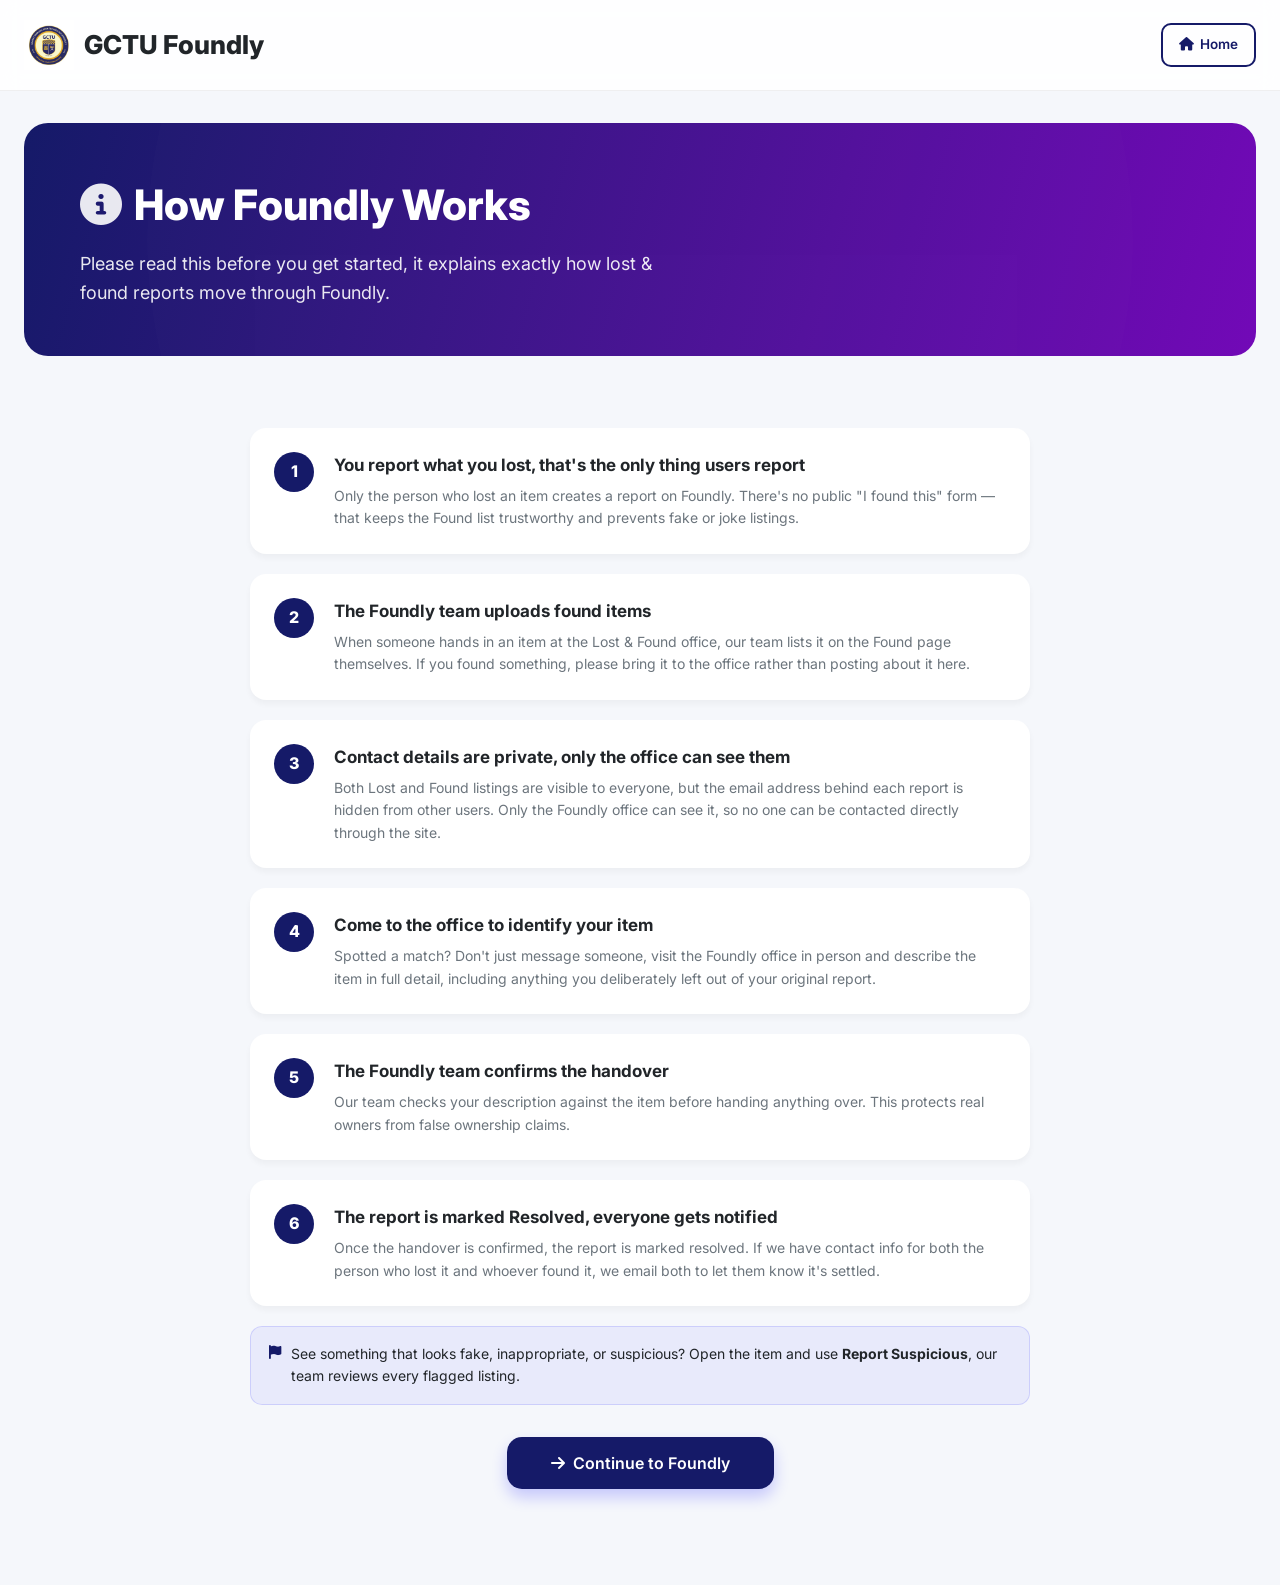
==== commit 09ab4341: "minor css and message after registering fix" ====
--- a/public/how-it-works.html
+++ b/public/how-it-works.html
@@ -31,7 +31,7 @@
   <section class="page-hero hiw-hero">
     <div class="page-hero-content">
       <h1><i class="fas fa-circle-info" style="margin-right:12px;opacity:0.9"></i>How Foundly Works</h1>
-      <p>Please read this before you get started — it explains exactly how lost &amp; found reports move through Foundly.</p>
+      <p>Please read this before you get started, it explains exactly how lost &amp; found reports move through Foundly.</p>
     </div>
   </section>
 
@@ -39,7 +39,7 @@
     <div class="step-numbered">
       <div class="step-num">1</div>
       <div>
-        <h3>You report what you lost — that's the only thing users report</h3>
+        <h3>You report what you lost, that's the only thing users report</h3>
         <p>Only the person who lost an item creates a report on Foundly. There's no public "I found this" form — that keeps the Found list trustworthy and prevents fake or joke listings.</p>
       </div>
     </div>
@@ -53,7 +53,7 @@
     <div class="step-numbered">
       <div class="step-num">3</div>
       <div>
-        <h3>Contact details are private — only the office can see them</h3>
+        <h3>Contact details are private, only the office can see them</h3>
         <p>Both Lost and Found listings are visible to everyone, but the email address behind each report is hidden from other users. Only the Foundly office can see it, so no one can be contacted directly through the site.</p>
       </div>
     </div>
@@ -61,7 +61,7 @@
       <div class="step-num">4</div>
       <div>
         <h3>Come to the office to identify your item</h3>
-        <p>Spotted a match? Don't just message someone — visit the Foundly office in person and describe the item in full detail, including anything you deliberately left out of your original report.</p>
+        <p>Spotted a match? Don't just message someone, visit the Foundly office in person and describe the item in full detail, including anything you deliberately left out of your original report.</p>
       </div>
     </div>
     <div class="step-numbered">
@@ -74,14 +74,14 @@
     <div class="step-numbered">
       <div class="step-num">6</div>
       <div>
-        <h3>The report is marked Resolved — everyone gets notified</h3>
+        <h3>The report is marked Resolved, everyone gets notified</h3>
         <p>Once the handover is confirmed, the report is marked resolved. If we have contact info for both the person who lost it and whoever found it, we email both to let them know it's settled.</p>
       </div>
     </div>
 
     <div class="notice-banner info">
       <i class="fas fa-flag"></i>
-      <span>See something that looks fake, inappropriate, or suspicious? Open the item and use <strong>Report Suspicious</strong> — our team reviews every flagged listing.</span>
+      <span>See something that looks fake, inappropriate, or suspicious? Open the item and use <strong>Report Suspicious</strong>, our team reviews every flagged listing.</span>
     </div>
 
     <div class="cta-center" style="margin-top:32px">
--- a/public/foundly.css
+++ b/public/foundly.css
@@ -265,6 +265,26 @@
   box-shadow: 0 14px 30px rgba(0,0,0,0.28);
 }
 
+.homebtn a {
+  background: white;
+  color: var(--primary);
+  border: none;
+  padding: 14px 32px;
+  font-size: 16px;
+  box-shadow: 0 10px 24px rgba(0,0,0,0.25);
+}
+
+.homebtn a:hover {
+  background: var(--primary);
+  color: white;
+  border: none;
+  padding: 14px 32px;
+  font-size: 16px;
+  box-shadow: 0 10px 24px rgba(0,0,0,0.25);
+  transform: scale(1.2);
+  transition: 0.3s;
+}
+
 .hero-stats {
   display: flex;
   gap: 40px;
@@ -426,7 +446,7 @@
   display: flex;
   justify-content: space-between;
   align-items: center;
-  margin-bottom: 24px;
+  margin-bottom: 44px;
 }
 
 .section-header h2 {
@@ -449,7 +469,7 @@
 .category-pills {
   display: flex;
   gap: 12px;
-  margin-bottom: 32px;
+  margin: 32px 0;
   flex-wrap: wrap;
 }
 
@@ -1495,7 +1515,7 @@
 
 /* ---------- PROCESS TIMELINE (Lost page: numbered steps with a connecting line) ---------- */
 .process-timeline {
-  display: flex; justify-content: space-between; gap: 12px; margin: 40px 0 12px; position: relative; flex-wrap: wrap;
+  display: flex; justify-content: space-between; gap: 12px; margin: 60px 0px; position: relative; flex-wrap: wrap;
 }
 .process-node { flex: 1; min-width: 140px; text-align: center; position: relative; }
 .process-node .node-circle {
@@ -1517,7 +1537,7 @@
 }
 
 /* ---------- DUO INFO CARDS (Email/SMS-style notice pair) ---------- */
-.duo-cards { display: grid; grid-template-columns: 1fr 1fr; gap: 20px; margin: 32px 0; }
+.duo-cards { display: grid; grid-template-columns: 1fr 1fr; gap: 20px; margin: 44px 0; }
 .duo-card {
   background: white; border-radius: var(--radius-md); box-shadow: var(--shadow-sm); padding: 24px;
   display: flex; gap: 16px; align-items: flex-start;
@@ -1533,7 +1553,7 @@
 .cta-center { text-align: center; margin: 32px 0; }
 
 /* ---------- FOUND-ITEM STEPS (teal cards with ghost numbers) ---------- */
-.found-steps-grid { display: grid; grid-template-columns: repeat(4, 1fr); gap: 20px; margin: 36px 0; }
+.found-steps-grid { display: grid; grid-template-columns: repeat(4, 1fr); gap: 20px; margin: 46px 0; }
 .found-step-card {
   background: rgba(6,182,212,0.06); border: 1px solid rgba(6,182,212,0.18); border-radius: var(--radius-md);
   padding: 28px 22px; position: relative; overflow: hidden;
@@ -1619,7 +1639,7 @@
 }
 .eyebrow-badge.teal { background: rgba(6,182,212,0.12); color: #0891b2; }
 
-.section-intro-row { display: flex; justify-content: space-between; align-items: flex-start; gap: 32px; flex-wrap: wrap; margin-bottom: 8px; }
+.section-intro-row { display: flex; justify-content: space-between; align-items: flex-start; gap: 32px; flex-wrap: wrap; margin: 120px 0px 50px; }
 .section-intro-row h1 { font-size: 38px; font-weight: 800; line-height: 1.2; max-width: 560px; }
 .section-intro-row .section-intro-side { color: #6c757d; font-size: 15px; max-width: 380px; line-height: 1.7; padding-top: 8px; }
 
@@ -1663,7 +1683,7 @@
 }
 
 /* ---------- VIEW TABS (All / Lost / Found / Bookmarks — replaces separate pages) ---------- */
-.view-tabs { display: flex; gap: 8px; margin: 8px 0 24px; border-bottom: 2px solid #e9ecef; flex-wrap: wrap; }
+.view-tabs { display: flex; gap: 8px; margin: 24px 0 24px; border-bottom: 2px solid #e9ecef; flex-wrap: wrap; }
 .view-tab-btn {
   padding: 10px 4px; margin-right: 22px; background: none; border: none; font-size: 15px; font-weight: 700;
   color: var(--gray); cursor: pointer; border-bottom: 3px solid transparent; margin-bottom: -2px; transition: var(--transition);
@@ -1702,3 +1722,18 @@
 }
 @keyframes successCircle { to { stroke-dashoffset: 0; } }
 @keyframes successCheck  { to { stroke-dashoffset: 0; } }
+
+/* ---------- PAGE GATE LOADER (prevents a flash of protected content) ---------- */
+/* Plain HTML + CSS, no JS dependency — shows the instant the browser paints,
+   covering the real page while site-nav.js checks auth state. Removed once
+   it's confirmed safe to show the page (never removed if we're redirecting). */
+.page-gate-loader {
+  position: fixed; inset: 0; z-index: 9999; background: #f5f7fb;
+  display: flex; align-items: center; justify-content: center;
+  transition: opacity 0.2s ease;
+}
+.page-gate-spinner {
+  width: 44px; height: 44px; border: 4px solid #e0e3f5; border-top-color: var(--primary);
+  border-radius: 50%; animation: pageGateSpin 0.8s linear infinite;
+}
+@keyframes pageGateSpin { to { transform: rotate(360deg); } }
